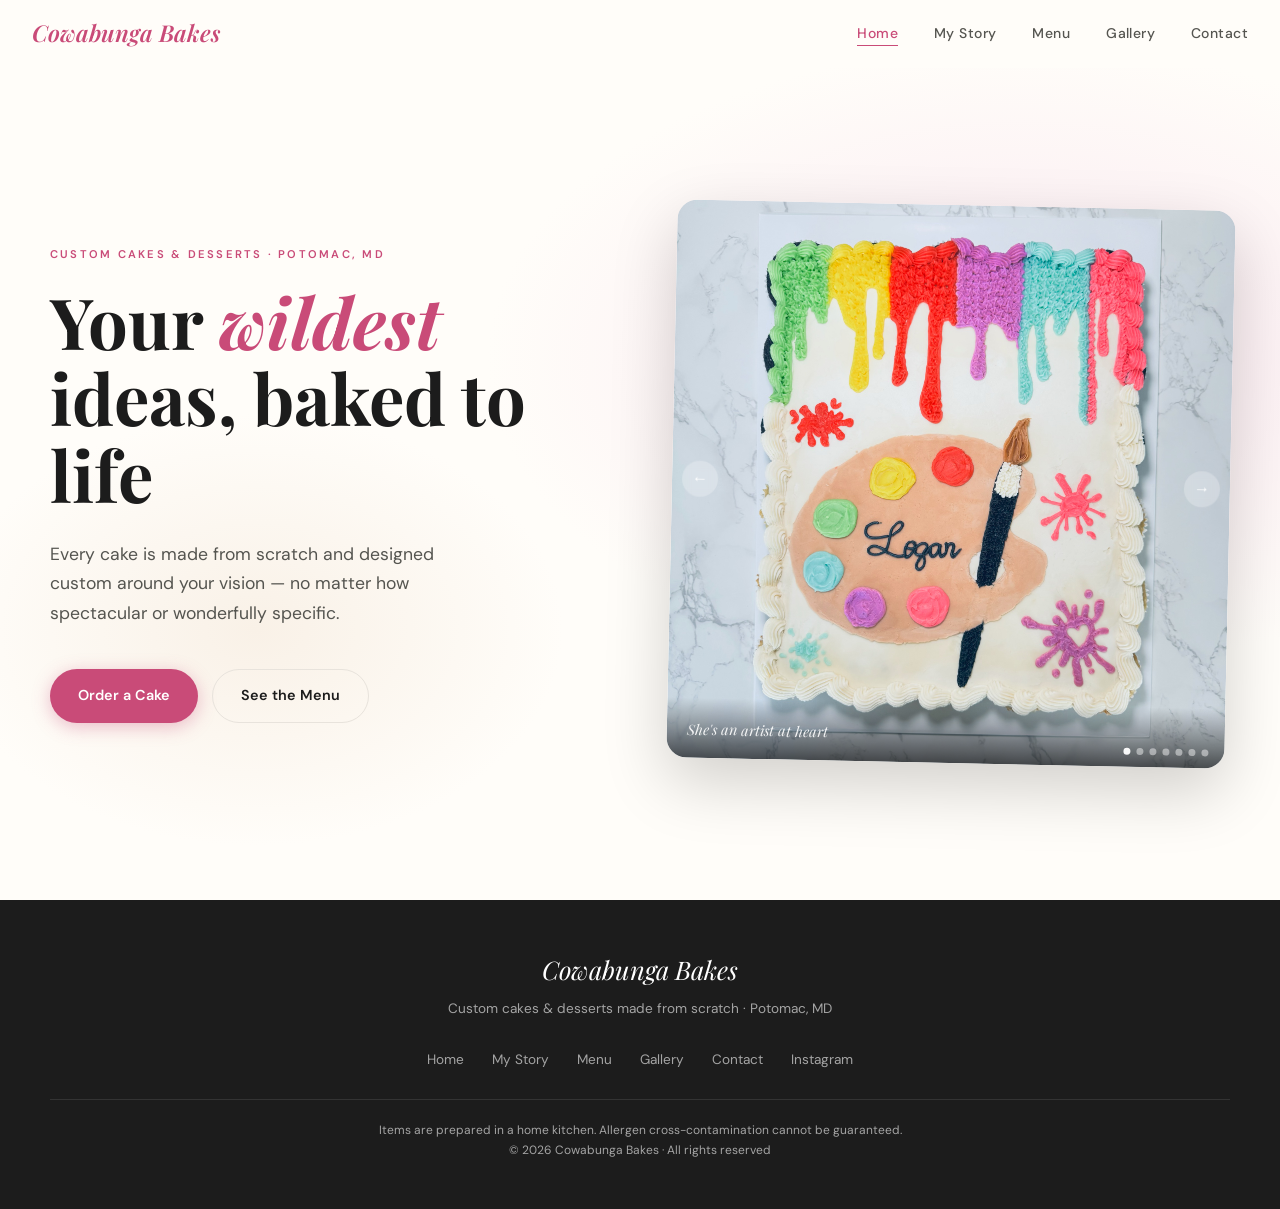
==== docs/index.html @ 59ca70fe "Clean up warnings" ====
<!DOCTYPE html>
<html lang="en">
<head>
  <meta charset="UTF-8">
  <meta name="viewport" content="width=device-width, initial-scale=1.0">
  <title>Cowabunga Bakes — Custom Cakes & Desserts in Potomac, MD</title>
  <meta name="description" content="Custom cakes, cupcakes, sugar cookies & more — made from scratch, peanut-free, and designed around your wildest ideas. Pickup in Potomac, MD.">
  <link rel="preconnect" href="https://fonts.googleapis.com">
  <link rel="preconnect" href="https://fonts.gstatic.com" crossorigin>
  <link href="https://fonts.googleapis.com/css2?family=Playfair+Display:ital,wght@0,400;0,600;0,700;1,400;1,600&family=DM+Sans:opsz,wght@9..40,300;9..40,400;9..40,500;9..40,600&display=swap" rel="stylesheet">
  <link rel="stylesheet" href="styles.css">
  <style>
    /* ── Hero ── */
    #home {
      min-height: 100svh;
      display: flex;
      align-items: center;
      padding-top: var(--nav-h);
      padding-left: 24px;
      padding-right: 24px;
      overflow: hidden;
      position: relative;
    }

    .hero-bg {
      position: absolute;
      inset: 0;
      background:
        radial-gradient(ellipse 60% 50% at 80% 40%, var(--rose-light) 0%, transparent 70%),
        radial-gradient(ellipse 40% 40% at 20% 70%, var(--gold-light) 0%, transparent 60%);
      pointer-events: none;
    }

    .hero-inner {
      position: relative;
      max-width: var(--max-w);
      margin: 0 auto;
      width: 100%;
      display: grid;
      grid-template-columns: 1fr 1fr;
      align-items: center;
      gap: 64px;
      padding: 80px 0;
    }

    .hero-eyebrow {
      font-size: 0.7rem;
      font-weight: 600;
      letter-spacing: 0.2em;
      text-transform: uppercase;
      color: var(--rose);
      margin-bottom: 20px;
    }

    .hero-title {
      font-family: var(--font-serif), serif;
      font-size: clamp(2.8rem, 5.5vw, 5rem);
      font-weight: 700;
      line-height: 1.08;
      color: var(--ink);
      margin-bottom: 28px;
    }

    .hero-title em {
      font-style: italic;
      color: var(--rose);
    }

    .hero-sub {
      font-size: 1.1rem;
      color: var(--ink-soft);
      max-width: 420px;
      margin-bottom: 40px;
      line-height: 1.7;
    }

    .hero-actions {
      display: flex;
      gap: 14px;
      flex-wrap: wrap;
    }

    .hero-visual {
      display: flex;
      flex-direction: column;
      gap: 16px;
      position: relative;
    }

    /* Hero carousel */
    .hero-carousel {
      position: relative;
      border-radius: 20px;
      overflow: hidden;
      box-shadow: 0 24px 64px rgba(0,0,0,0.18);
      transform: rotate(1.2deg);
      transition: transform 0.4s ease;
      aspect-ratio: 1 / 1;
    }

    .hero-carousel:hover { transform: rotate(0deg) scale(1.01); }

    .carousel-slide {
      position: absolute;
      inset: 0;
      opacity: 0;
      pointer-events: none;
      transition: opacity 0.8s ease;
    }

    .carousel-slide.active { opacity: 1; pointer-events: auto; }

    .carousel-slide img {
      width: 100%;
      height: 100%;
      object-fit: cover;
      display: block;
    }

    .hero-photo-caption {
      position: absolute;
      bottom: 0; left: 0; right: 0;
      padding: 20px 20px 16px;
      background: linear-gradient(to top, rgba(0,0,0,0.65) 0%, transparent 100%);
      font-family: var(--font-serif), serif;
      font-style: italic;
      font-size: 0.9rem;
      color: rgba(255,255,255,0.9);
    }

    .carousel-dots {
      position: absolute;
      bottom: 12px;
      right: 16px;
      display: flex;
      gap: 6px;
    }

    .carousel-dots button {
      width: 7px;
      height: 7px;
      border-radius: 50%;
      border: none;
      background: rgba(255,255,255,0.45);
      cursor: pointer;
      padding: 0;
      transition: background 0.3s;
    }

    .carousel-dots button.active { background: rgba(255,255,255,0.95); }

    .carousel-arrow {
      position: absolute;
      top: 50%;
      transform: translateY(-50%);
      background: rgba(255,255,255,0.25);
      backdrop-filter: blur(4px);
      border: none;
      border-radius: 50%;
      width: 36px;
      height: 36px;
      display: flex;
      align-items: center;
      justify-content: center;
      cursor: pointer;
      color: #fff;
      font-size: 1rem;
      transition: background 0.2s;
      z-index: 2;
    }

    .carousel-arrow:hover { background: rgba(255,255,255,0.45); }
    .carousel-arrow.prev { left: 10px; }
    .carousel-arrow.next { right: 10px; }

    @media (max-width: 900px) {
      .hero-inner { grid-template-columns: 1fr; gap: 48px; padding: 60px 0; }
    }

    @media (max-width: 580px) {
      #home { padding-left: 20px; padding-right: 20px; }
      .hero-title { font-size: clamp(2.4rem, 8vw, 3.5rem); }
    }
  </style>
</head>
<body>

  <nav id="main-nav">
    <a href="/" class="nav-brand">Cowabunga Bakes</a>
    <ul class="nav-links">
      <li><a href="/" class="active">Home</a></li>
      <li><a href="/story">My Story</a></li>
      <li><a href="/menu">Menu</a></li>
      <li><a href="/gallery">Gallery</a></li>
      <li><a href="/contact">Contact</a></li>
    </ul>
    <button class="hamburger" id="hamburger" aria-label="Toggle menu">
      <span></span><span></span><span></span>
    </button>
  </nav>

  <div class="mobile-menu" id="mobile-menu">
    <a href="/" class="active">Home</a>
    <a href="/story">My Story</a>
    <a href="/menu">Menu</a>
    <a href="/gallery">Gallery</a>
    <a href="/contact">Contact</a>
  </div>

  <section id="home">
    <div class="hero-bg"></div>
    <div class="hero-inner">
      <div class="hero-text">
        <p class="hero-eyebrow">Custom Cakes &amp; Desserts · Potomac, MD</p>
        <h1 class="hero-title">Your <em>wildest</em> ideas, baked to life</h1>
        <p class="hero-sub">Every cake is made from scratch and designed custom around your vision — no matter how spectacular or wonderfully specific.</p>
        <div class="hero-actions">
          <a href="/contact" class="btn btn-primary">Order a Cake</a>
          <a href="/menu" class="btn btn-secondary">See the Menu</a>
        </div>
      </div>

      <div class="hero-visual fade-in fade-in-delay-1">
        <div class="hero-carousel" id="heroCarousel">

          <div class="carousel-slide active">
            <a href="https://www.instagram.com/p/DWEH0q8lnyI/" target="_blank" rel="noopener">
              <img src="photos/art_palette_birthday_cake.jpg" alt="Art palette birthday cake">
            </a>
            <div class="hero-photo-caption">She's an artist at heart</div>
          </div>

          <div class="carousel-slide">
            <a href="https://www.instagram.com/p/DLXvuZgReXu/" target="_blank" rel="noopener">
              <img src="photos/coffee_cup_birthday_cake.jpg" alt="Coffee cup birthday cake">
            </a>
            <div class="hero-photo-caption">We have a one year-old, we just need coffee!</div>
          </div>

          <div class="carousel-slide">
            <a href="https://www.instagram.com/p/DVyZTtmloiF/" target="_blank" rel="noopener">
              <img src="photos/chess_birthday_cake.jpg" alt="Chess birthday cake">
            </a>
            <div class="hero-photo-caption">Chess, video games, and 6-7</div>
          </div>

          <div class="carousel-slide">
            <a href="https://www.instagram.com/p/DRaZW_hkQWy/" target="_blank" rel="noopener">
              <img src="photos/blues_brothers_birthday_cake.jpg" alt="Blues Brothers birthday cake">
            </a>
            <div class="hero-photo-caption">I'm a soul man</div>
          </div>

          <div class="carousel-slide">
            <a href="https://www.instagram.com/p/DNMYO_8NpLB/" target="_blank" rel="noopener">
              <img src="photos/fashion_legs_green_cake.jpg" alt="Fashion birthday cake">
            </a>
            <div class="hero-photo-caption">Fashion blog</div>
          </div>

          <div class="carousel-slide">
            <a href="https://www.instagram.com/p/DO4L_BbkU5k/" target="_blank" rel="noopener">
              <img src="photos/smiley_checkered_birthday_cake.jpg" alt="Smiley checkered birthday cake">
            </a>
            <div class="hero-photo-caption">Smile emojis, pink, and punk</div>
          </div>

          <div class="carousel-slide">
            <a href="https://www.instagram.com/p/DTX2EBREQuT/" target="_blank" rel="noopener">
              <img src="photos/circus_elephant_birthday_cake.jpg" alt="Circus elephant birthday cake">
            </a>
            <div class="hero-photo-caption">Old timey circus</div>
          </div>


          <button class="carousel-arrow prev" id="carouselPrev" aria-label="Previous photo">&#8592;</button>
          <button class="carousel-arrow next" id="carouselNext" aria-label="Next photo">&#8594;</button>
          <div class="carousel-dots" id="carouselDots"></div>
        </div>
      </div>
    </div>
  </section>

  <footer>
    <div class="footer-inner">
      <div class="footer-brand">Cowabunga Bakes</div>
      <p class="footer-tagline">Custom cakes &amp; desserts made from scratch · Potomac, MD</p>
      <div class="footer-links">
        <a href="/">Home</a>
        <a href="/story">My Story</a>
        <a href="/menu">Menu</a>
        <a href="/gallery">Gallery</a>
        <a href="/contact">Contact</a>
        <a href="https://www.instagram.com/cowabunga_bakes/" target="_blank" rel="noopener">Instagram</a>
      </div>
      <div class="footer-legal">
        <p>Items are prepared in a home kitchen. Allergen cross-contamination cannot be guaranteed.</p>
        <p>&copy; 2026 Cowabunga Bakes · All rights reserved</p>
      </div>
    </div>
  </footer>

  <script src="nav.js"></script>
  <script>
    document.querySelectorAll('.fade-in').forEach(el => {
      new IntersectionObserver((entries, obs) => {
        entries.forEach(e => { if (e.isIntersecting) { e.target.classList.add('visible'); obs.unobserve(e.target); } });
      }, { threshold: 0.1 }).observe(el);
    });

    // Hero carousel
    const slides = document.querySelectorAll('#heroCarousel .carousel-slide');
    const dotsContainer = document.getElementById('carouselDots');
    let current = 0;

    slides.forEach((_, i) => {
      const btn = document.createElement('button');
      btn.setAttribute('aria-label', `Photo ${i + 1}`);
      if (i === 0) btn.classList.add('active');
      btn.addEventListener('click', () => goTo(i));
      dotsContainer.appendChild(btn);
    });

    function goTo(n) {
      slides[current].classList.remove('active');
      dotsContainer.children[current].classList.remove('active');
      current = (n + slides.length) % slides.length;
      slides[current].classList.add('active');
      dotsContainer.children[current].classList.add('active');
    }

    document.getElementById('carouselPrev').addEventListener('click', () => goTo(current - 1));
    document.getElementById('carouselNext').addEventListener('click', () => goTo(current + 1));

    setInterval(() => goTo(current + 1), 6000);
  </script>
</body>
</html>
---- docs/styles.css ----
/* ── Reset & Base ── */
*, *::before, *::after { box-sizing: border-box; margin: 0; padding: 0; }

:root {
  --bg:        #FFFDF9;
  --surface:   #FFFFFF;
  --ink:       #1C1C1C;
  --ink-soft:  #555550;
  --rose:      #C94B78;
  --rose-light:#FAE8F0;
  --rose-mid:  #EDB8CE;
  --gold:      #B8884A;
  --gold-light:#F9F1E7;
  --border:    #E8E3DC;
  --radius:    14px;
  --nav-h:     68px;
  --max-w:     1180px;
  --font-serif: 'Playfair Display', Georgia, serif;
  --font-sans:  'DM Sans', system-ui, sans-serif;
  --transition: 0.3s cubic-bezier(0.4,0,0.2,1);
}

html { scroll-behavior: smooth; }

body {
  font-family: var(--font-sans);
  font-size: 16px;
  line-height: 1.65;
  color: var(--ink);
  background: var(--bg);
  -webkit-font-smoothing: antialiased;
}

img { display: block; width: 100%; }
a { color: inherit; text-decoration: none; }

/* ── Nav ── */
nav {
  position: fixed;
  top: 0; left: 0; right: 0;
  z-index: 100;
  height: var(--nav-h);
  display: flex;
  align-items: center;
  padding: 0 32px;
  background: rgba(255,253,249,0.88);
  backdrop-filter: blur(14px);
  -webkit-backdrop-filter: blur(14px);
  border-bottom: 1px solid transparent;
  transition: border-color var(--transition), box-shadow var(--transition);
}

nav.scrolled {
  border-bottom-color: var(--border);
  box-shadow: 0 2px 20px rgba(0,0,0,0.06);
}

.nav-brand {
  font-family: var(--font-serif);
  font-style: italic;
  font-size: 1.45rem;
  font-weight: 600;
  color: var(--rose);
  flex: 1;
  white-space: nowrap;
}

.nav-links {
  display: flex;
  gap: 36px;
  list-style: none;
}

.nav-links a {
  font-size: 0.875rem;
  font-weight: 500;
  letter-spacing: 0.03em;
  color: var(--ink-soft);
  position: relative;
  padding-bottom: 2px;
  transition: color var(--transition);
}

.nav-links a::after {
  content: '';
  position: absolute;
  bottom: -2px; left: 0; right: 100%;
  height: 1.5px;
  background: var(--rose);
  transition: right var(--transition);
}

.nav-links a:hover,
.nav-links a.active { color: var(--rose); }
.nav-links a:hover::after,
.nav-links a.active::after { right: 0; }

/* Hamburger */
.hamburger {
  display: none;
  flex-direction: column;
  gap: 5px;
  cursor: pointer;
  padding: 6px;
  border: none;
  background: none;
}
.hamburger span {
  display: block;
  width: 24px;
  height: 2px;
  background: var(--ink);
  border-radius: 2px;
  transition: var(--transition);
}
.hamburger.open span:nth-child(1) { transform: translateY(7px) rotate(45deg); }
.hamburger.open span:nth-child(2) { opacity: 0; }
.hamburger.open span:nth-child(3) { transform: translateY(-7px) rotate(-45deg); }

/* Mobile drawer */
.mobile-menu {
  display: none;
  position: fixed;
  top: var(--nav-h); left: 0; right: 0;
  z-index: 99;
  background: var(--surface);
  border-bottom: 1px solid var(--border);
  padding: 16px 0 24px;
  box-shadow: 0 8px 24px rgba(0,0,0,0.08);
}
.mobile-menu.open { display: block; }
.mobile-menu a {
  display: block;
  padding: 14px 32px;
  font-size: 1rem;
  font-weight: 500;
  color: var(--ink-soft);
  transition: color var(--transition), background var(--transition);
}
.mobile-menu a:hover,
.mobile-menu a.active { color: var(--rose); background: var(--rose-light); }

/* ── Shared layout ── */
.section {
  padding-top: calc(var(--nav-h) + 72px);
  padding-bottom: 96px;
  padding-left: 24px;
  padding-right: 24px;
}

.container {
  max-width: var(--max-w);
  margin: 0 auto;
}

.section-label {
  font-family: var(--font-sans);
  font-size: 0.7rem;
  font-weight: 600;
  letter-spacing: 0.18em;
  text-transform: uppercase;
  color: var(--rose);
  margin-bottom: 12px;
}

.section-title {
  font-family: var(--font-serif);
  font-size: clamp(2rem, 4vw, 3rem);
  font-weight: 600;
  line-height: 1.15;
  color: var(--ink);
  margin-bottom: 20px;
}

.section-title em {
  font-style: italic;
  color: var(--rose);
}

/* ── Buttons ── */
.btn {
  display: inline-flex;
  align-items: center;
  gap: 8px;
  padding: 14px 28px;
  border-radius: 100px;
  font-family: var(--font-sans);
  font-size: 0.9rem;
  font-weight: 600;
  cursor: pointer;
  border: none;
  transition: var(--transition);
  white-space: nowrap;
}

.btn-primary {
  background: var(--rose);
  color: #fff;
  box-shadow: 0 4px 18px rgba(201,75,120,0.35);
}
.btn-primary:hover {
  background: #b33d68;
  box-shadow: 0 6px 24px rgba(201,75,120,0.45);
  transform: translateY(-1px);
}

.btn-secondary {
  background: transparent;
  color: var(--ink);
  border: 1.5px solid var(--border);
}
.btn-secondary:hover {
  border-color: var(--rose);
  color: var(--rose);
  transform: translateY(-1px);
}

/* ── Footer ── */
footer {
  background: var(--ink);
  color: rgba(255,255,255,0.6);
  padding: 48px 24px;
  text-align: center;
}

.footer-inner {
  max-width: var(--max-w);
  margin: 0 auto;
}

.footer-brand {
  font-family: var(--font-serif);
  font-style: italic;
  font-size: 1.6rem;
  color: #fff;
  margin-bottom: 8px;
}

.footer-tagline {
  font-size: 0.85rem;
  margin-bottom: 28px;
}

.footer-links {
  display: flex;
  justify-content: center;
  gap: 28px;
  margin-bottom: 28px;
  flex-wrap: wrap;
}

.footer-links a {
  font-size: 0.85rem;
  color: rgba(255,255,255,0.6);
  transition: color var(--transition);
}

.footer-links a:hover { color: var(--rose-mid); }

.footer-legal {
  font-size: 0.75rem;
  border-top: 1px solid rgba(255,255,255,0.1);
  padding-top: 20px;
  line-height: 1.7;
}

/* ── Scroll fade-in ── */
.fade-in {
  opacity: 0;
  transform: translateY(24px);
  transition: opacity 0.6s ease, transform 0.6s ease;
}
.fade-in.visible {
  opacity: 1;
  transform: none;
}
.fade-in-delay-1 { transition-delay: 0.1s; }
.fade-in-delay-2 { transition-delay: 0.2s; }
.fade-in-delay-3 { transition-delay: 0.3s; }

/* ── Responsive ── */
@media (max-width: 900px) {
  .nav-links { display: none; }
  .hamburger { display: flex; }
}

@media (max-width: 580px) {
  :root { --nav-h: 60px; }
  nav { padding: 0 20px; }
  .section {
    padding-top: calc(var(--nav-h) + 48px);
    padding-bottom: 64px;
    padding-left: 20px;
    padding-right: 20px;
  }
  .footer-links { gap: 16px; }
}
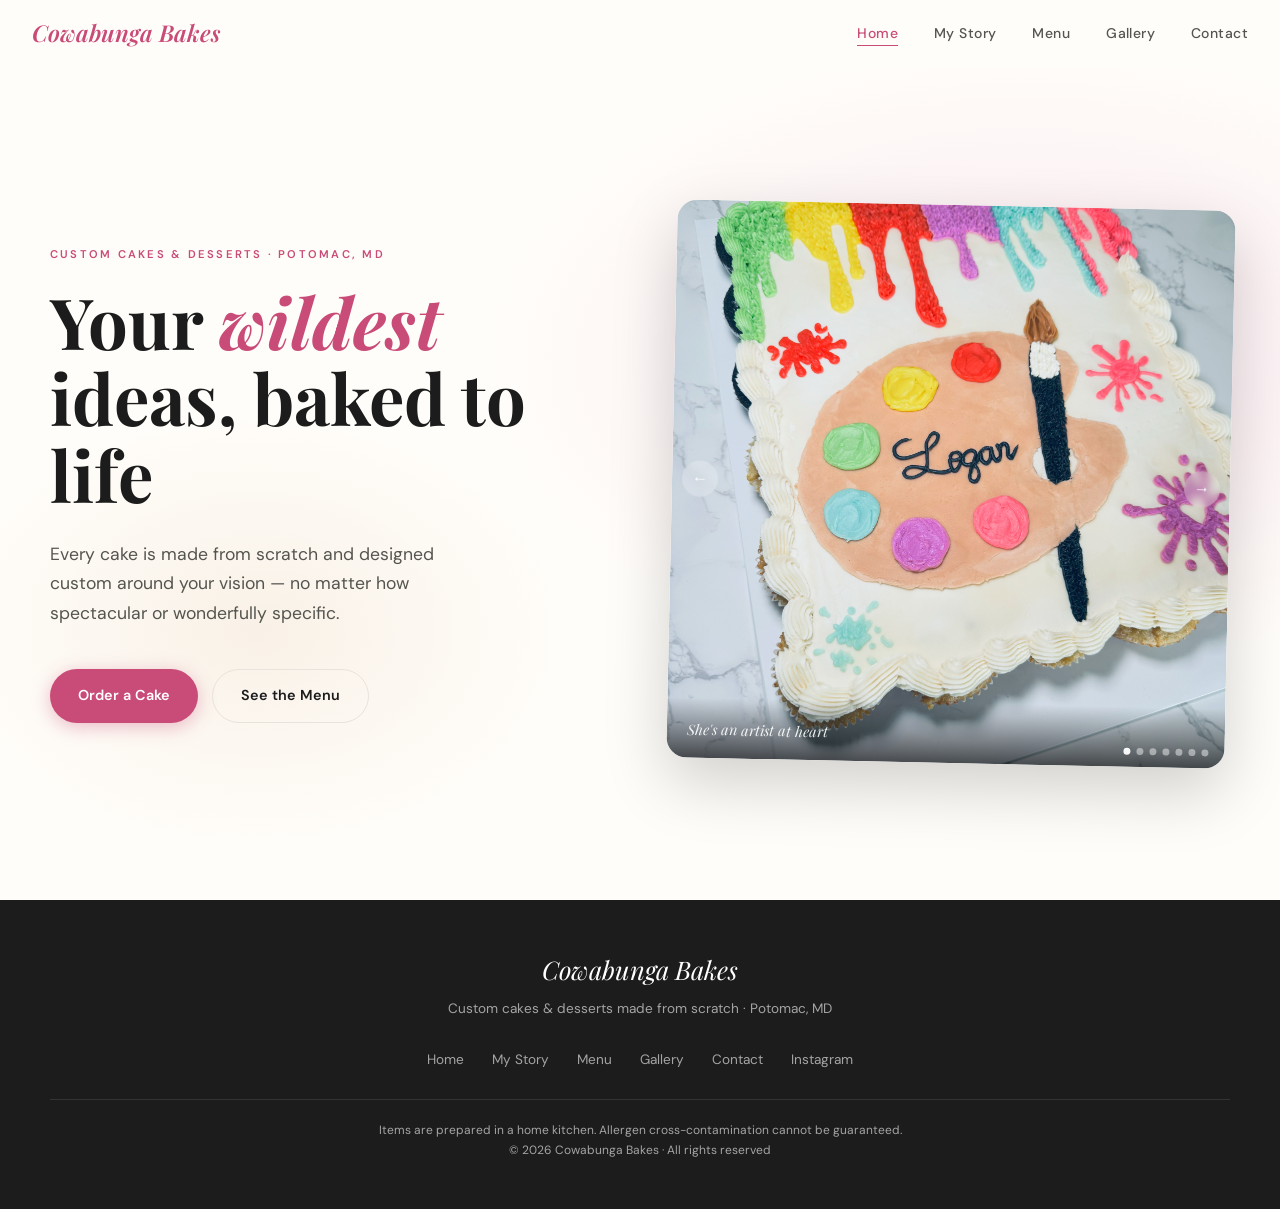
==== commit b03f22bf: "Major overhaul of the gallery" ====
--- a/docs/index.html
+++ b/docs/index.html
@@ -8,7 +8,7 @@
   <link rel="preconnect" href="https://fonts.googleapis.com">
   <link rel="preconnect" href="https://fonts.gstatic.com" crossorigin>
   <link href="https://fonts.googleapis.com/css2?family=Playfair+Display:ital,wght@0,400;0,600;0,700;1,400;1,600&family=DM+Sans:opsz,wght@9..40,300;9..40,400;9..40,500;9..40,600&display=swap" rel="stylesheet">
-  <link rel="stylesheet" href="styles.css">
+  <link rel="stylesheet" href="css/styles.css">
   <style>
     /* ── Hero ── */
     #home {
@@ -225,49 +225,49 @@
 
           <div class="carousel-slide active">
             <a href="https://www.instagram.com/p/DWEH0q8lnyI/" target="_blank" rel="noopener">
-              <img src="photos/art_palette_birthday_cake.jpg" alt="Art palette birthday cake">
+              <img src="photos/2026-03-14_art_palette_pull_apart.jpg" alt="Art palette birthday cake">
             </a>
             <div class="hero-photo-caption">She's an artist at heart</div>
           </div>
 
           <div class="carousel-slide">
             <a href="https://www.instagram.com/p/DLXvuZgReXu/" target="_blank" rel="noopener">
-              <img src="photos/coffee_cup_birthday_cake.jpg" alt="Coffee cup birthday cake">
+              <img src="photos/2025-06-24_coffee_bean_first_birthday_cake.jpg" alt="Coffee cup birthday cake">
             </a>
             <div class="hero-photo-caption">We have a one year-old, we just need coffee!</div>
           </div>
 
           <div class="carousel-slide">
             <a href="https://www.instagram.com/p/DVyZTtmloiF/" target="_blank" rel="noopener">
-              <img src="photos/chess_birthday_cake.jpg" alt="Chess birthday cake">
+              <img src="photos/2026-03-03_chess_birthday_cake.jpg" alt="Chess birthday cake">
             </a>
             <div class="hero-photo-caption">Chess, video games, and 6-7</div>
           </div>
 
           <div class="carousel-slide">
             <a href="https://www.instagram.com/p/DRaZW_hkQWy/" target="_blank" rel="noopener">
-              <img src="photos/blues_brothers_birthday_cake.jpg" alt="Blues Brothers birthday cake">
+              <img src="photos/2025-11-23_blues_brothers_pull_apart.jpg" alt="Blues Brothers birthday cake">
             </a>
             <div class="hero-photo-caption">I'm a soul man</div>
           </div>
 
           <div class="carousel-slide">
             <a href="https://www.instagram.com/p/DNMYO_8NpLB/" target="_blank" rel="noopener">
-              <img src="photos/fashion_legs_green_cake.jpg" alt="Fashion birthday cake">
+              <img src="photos/2025-08-10_fashion_legs_green_cake.jpg" alt="Fashion birthday cake">
             </a>
             <div class="hero-photo-caption">Fashion blog</div>
           </div>
 
           <div class="carousel-slide">
             <a href="https://www.instagram.com/p/DO4L_BbkU5k/" target="_blank" rel="noopener">
-              <img src="photos/smiley_checkered_birthday_cake.jpg" alt="Smiley checkered birthday cake">
+              <img src="photos/2025-09-20_smiley_checkered_birthday_cake.jpg" alt="Smiley checkered birthday cake">
             </a>
             <div class="hero-photo-caption">Smile emojis, pink, and punk</div>
           </div>
 
           <div class="carousel-slide">
             <a href="https://www.instagram.com/p/DTX2EBREQuT/" target="_blank" rel="noopener">
-              <img src="photos/circus_elephant_birthday_cake.jpg" alt="Circus elephant birthday cake">
+              <img src="photos/2026-01-11_circus_elephant_birthday_cake.jpg" alt="Circus elephant birthday cake">
             </a>
             <div class="hero-photo-caption">Old timey circus</div>
           </div>
@@ -300,7 +300,7 @@
     </div>
   </footer>
 
-  <script src="nav.js"></script>
+  <script src="js/nav.js"></script>
   <script>
     document.querySelectorAll('.fade-in').forEach(el => {
       new IntersectionObserver((entries, obs) => {
@@ -329,10 +329,15 @@
       dotsContainer.children[current].classList.add('active');
     }
 
-    document.getElementById('carouselPrev').addEventListener('click', () => goTo(current - 1));
-    document.getElementById('carouselNext').addEventListener('click', () => goTo(current + 1));
-
-    setInterval(() => goTo(current + 1), 6000);
+    let autoplay = setInterval(() => goTo(current + 1), 6000);
+
+    function resetAutoplay() {
+      clearInterval(autoplay);
+      autoplay = setInterval(() => goTo(current + 1), 6000);
+    }
+
+    document.getElementById('carouselPrev').addEventListener('click', () => { goTo(current - 1); resetAutoplay(); });
+    document.getElementById('carouselNext').addEventListener('click', () => { goTo(current + 1); resetAutoplay(); });
   </script>
 </body>
 </html>
--- a/docs/css/styles.css
+++ b/docs/css/styles.css
@@ -0,0 +1,297 @@
+/* ── Reset & Base ── */
+*, *::before, *::after { box-sizing: border-box; margin: 0; padding: 0; }
+
+:root {
+  --bg:        #FFFDF9;
+  --surface:   #FFFFFF;
+  --ink:       #1C1C1C;
+  --ink-soft:  #555550;
+  --rose:      #C94B78;
+  --rose-light:#FAE8F0;
+  --rose-mid:  #EDB8CE;
+  --gold:      #B8884A;
+  --gold-light:#F9F1E7;
+  --border:    #E8E3DC;
+  --radius:    14px;
+  --nav-h:     68px;
+  --max-w:     1180px;
+  --font-serif: 'Playfair Display', Georgia, serif;
+  --font-sans:  'DM Sans', system-ui, sans-serif;
+  --transition: 0.3s cubic-bezier(0.4,0,0.2,1);
+}
+
+html { scroll-behavior: smooth; }
+
+body {
+  font-family: var(--font-sans);
+  font-size: 16px;
+  line-height: 1.65;
+  color: var(--ink);
+  background: var(--bg);
+  -webkit-font-smoothing: antialiased;
+}
+
+img { display: block; width: 100%; }
+a { color: inherit; text-decoration: none; }
+
+/* ── Nav ── */
+nav {
+  position: fixed;
+  top: 0; left: 0; right: 0;
+  z-index: 100;
+  height: var(--nav-h);
+  display: flex;
+  align-items: center;
+  padding: 0 32px;
+  background: rgba(255,253,249,0.88);
+  backdrop-filter: blur(14px);
+  -webkit-backdrop-filter: blur(14px);
+  border-bottom: 1px solid transparent;
+  transition: border-color var(--transition), box-shadow var(--transition);
+}
+
+nav.scrolled {
+  border-bottom-color: var(--border);
+  box-shadow: 0 2px 20px rgba(0,0,0,0.06);
+}
+
+.nav-brand {
+  font-family: var(--font-serif);
+  font-style: italic;
+  font-size: 1.45rem;
+  font-weight: 600;
+  color: var(--rose);
+  flex: 1;
+  white-space: nowrap;
+}
+
+.nav-links {
+  display: flex;
+  gap: 36px;
+  list-style: none;
+}
+
+.nav-links a {
+  font-size: 0.875rem;
+  font-weight: 500;
+  letter-spacing: 0.03em;
+  color: var(--ink-soft);
+  position: relative;
+  padding-bottom: 2px;
+  transition: color var(--transition);
+}
+
+.nav-links a::after {
+  content: '';
+  position: absolute;
+  bottom: -2px; left: 0; right: 100%;
+  height: 1.5px;
+  background: var(--rose);
+  transition: right var(--transition);
+}
+
+.nav-links a:hover,
+.nav-links a.active { color: var(--rose); }
+.nav-links a:hover::after,
+.nav-links a.active::after { right: 0; }
+
+/* Hamburger */
+.hamburger {
+  display: none;
+  flex-direction: column;
+  gap: 5px;
+  cursor: pointer;
+  padding: 6px;
+  border: none;
+  background: none;
+}
+.hamburger span {
+  display: block;
+  width: 24px;
+  height: 2px;
+  background: var(--ink);
+  border-radius: 2px;
+  transition: var(--transition);
+}
+.hamburger.open span:nth-child(1) { transform: translateY(7px) rotate(45deg); }
+.hamburger.open span:nth-child(2) { opacity: 0; }
+.hamburger.open span:nth-child(3) { transform: translateY(-7px) rotate(-45deg); }
+
+/* Mobile drawer */
+.mobile-menu {
+  display: none;
+  position: fixed;
+  top: var(--nav-h); left: 0; right: 0;
+  z-index: 99;
+  background: var(--surface);
+  border-bottom: 1px solid var(--border);
+  padding: 16px 0 24px;
+  box-shadow: 0 8px 24px rgba(0,0,0,0.08);
+}
+.mobile-menu.open { display: block; }
+.mobile-menu a {
+  display: block;
+  padding: 14px 32px;
+  font-size: 1rem;
+  font-weight: 500;
+  color: var(--ink-soft);
+  transition: color var(--transition), background var(--transition);
+}
+.mobile-menu a:hover,
+.mobile-menu a.active { color: var(--rose); background: var(--rose-light); }
+
+/* ── Shared layout ── */
+.section {
+  padding-top: calc(var(--nav-h) + 72px);
+  padding-bottom: 96px;
+  padding-left: 24px;
+  padding-right: 24px;
+}
+
+.container {
+  max-width: var(--max-w);
+  margin: 0 auto;
+}
+
+.section-label {
+  font-family: var(--font-sans);
+  font-size: 0.7rem;
+  font-weight: 600;
+  letter-spacing: 0.18em;
+  text-transform: uppercase;
+  color: var(--rose);
+  margin-bottom: 12px;
+}
+
+.section-title {
+  font-family: var(--font-serif);
+  font-size: clamp(2rem, 4vw, 3rem);
+  font-weight: 600;
+  line-height: 1.15;
+  color: var(--ink);
+  margin-bottom: 20px;
+}
+
+.section-title em {
+  font-style: italic;
+  color: var(--rose);
+}
+
+/* ── Buttons ── */
+.btn {
+  display: inline-flex;
+  align-items: center;
+  gap: 8px;
+  padding: 14px 28px;
+  border-radius: 100px;
+  font-family: var(--font-sans);
+  font-size: 0.9rem;
+  font-weight: 600;
+  cursor: pointer;
+  border: none;
+  transition: var(--transition);
+  white-space: nowrap;
+}
+
+.btn-primary {
+  background: var(--rose);
+  color: #fff;
+  box-shadow: 0 4px 18px rgba(201,75,120,0.35);
+}
+.btn-primary:hover {
+  background: #b33d68;
+  box-shadow: 0 6px 24px rgba(201,75,120,0.45);
+  transform: translateY(-1px);
+}
+
+.btn-secondary {
+  background: transparent;
+  color: var(--ink);
+  border: 1.5px solid var(--border);
+}
+.btn-secondary:hover {
+  border-color: var(--rose);
+  color: var(--rose);
+  transform: translateY(-1px);
+}
+
+/* ── Footer ── */
+footer {
+  background: var(--ink);
+  color: rgba(255,255,255,0.6);
+  padding: 48px 24px;
+  text-align: center;
+}
+
+.footer-inner {
+  max-width: var(--max-w);
+  margin: 0 auto;
+}
+
+.footer-brand {
+  font-family: var(--font-serif);
+  font-style: italic;
+  font-size: 1.6rem;
+  color: #fff;
+  margin-bottom: 8px;
+}
+
+.footer-tagline {
+  font-size: 0.85rem;
+  margin-bottom: 28px;
+}
+
+.footer-links {
+  display: flex;
+  justify-content: center;
+  gap: 28px;
+  margin-bottom: 28px;
+  flex-wrap: wrap;
+}
+
+.footer-links a {
+  font-size: 0.85rem;
+  color: rgba(255,255,255,0.6);
+  transition: color var(--transition);
+}
+
+.footer-links a:hover { color: var(--rose-mid); }
+
+.footer-legal {
+  font-size: 0.75rem;
+  border-top: 1px solid rgba(255,255,255,0.1);
+  padding-top: 20px;
+  line-height: 1.7;
+}
+
+/* ── Scroll fade-in ── */
+.fade-in {
+  opacity: 0;
+  transform: translateY(24px);
+  transition: opacity 0.6s ease, transform 0.6s ease;
+}
+.fade-in.visible {
+  opacity: 1;
+  transform: none;
+}
+.fade-in-delay-1 { transition-delay: 0.1s; }
+.fade-in-delay-2 { transition-delay: 0.2s; }
+.fade-in-delay-3 { transition-delay: 0.3s; }
+
+/* ── Responsive ── */
+@media (max-width: 900px) {
+  .nav-links { display: none; }
+  .hamburger { display: flex; }
+}
+
+@media (max-width: 580px) {
+  :root { --nav-h: 60px; }
+  nav { padding: 0 20px; }
+  .section {
+    padding-top: calc(var(--nav-h) + 48px);
+    padding-bottom: 64px;
+    padding-left: 20px;
+    padding-right: 20px;
+  }
+  .footer-links { gap: 16px; }
+}
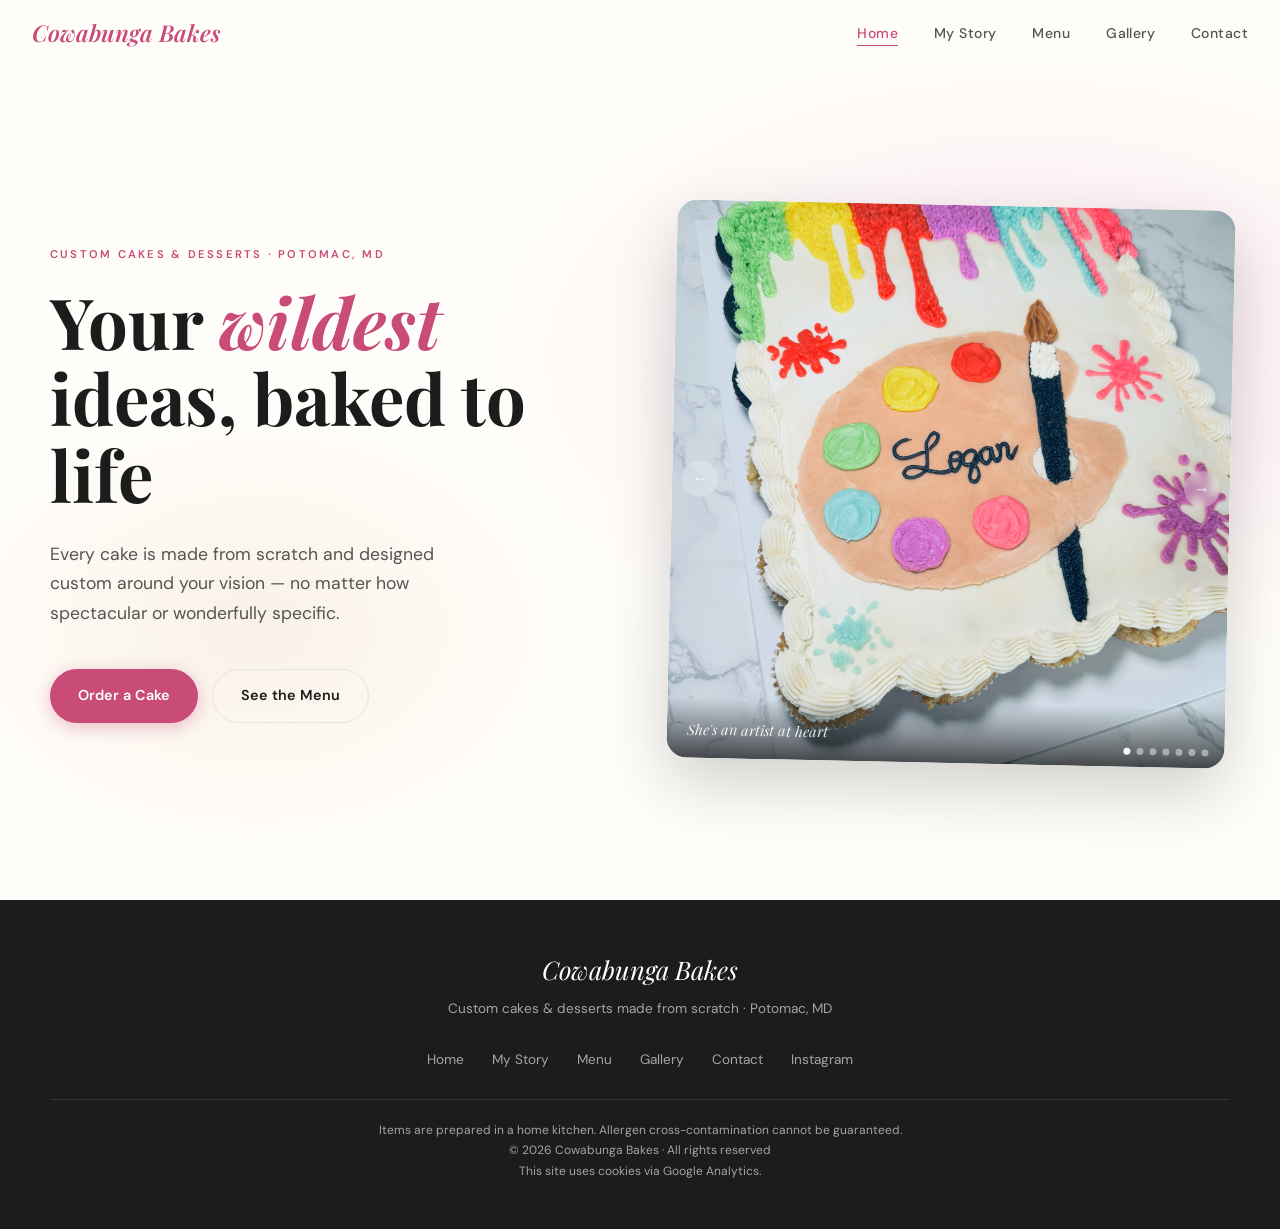
==== commit b10660fe: "Added Google Analytics; cookie disclosure; photos in menu" ====
--- a/docs/index.html
+++ b/docs/index.html
@@ -1,6 +1,14 @@
 <!DOCTYPE html>
 <html lang="en">
 <head>
+  <!-- Google tag (gtag.js) -->
+  <script async src="https://www.googletagmanager.com/gtag/js?id=G-ZT3Q25N7N7"></script>
+  <script>
+    window.dataLayer = window.dataLayer || [];
+    function gtag(){dataLayer.push(arguments);}
+    gtag('js', new Date());
+    gtag('config', 'G-ZT3Q25N7N7');
+  </script>
   <meta charset="UTF-8">
   <meta name="viewport" content="width=device-width, initial-scale=1.0">
   <title>Cowabunga Bakes — Custom Cakes & Desserts in Potomac, MD</title>
@@ -232,21 +240,21 @@
 
           <div class="carousel-slide">
             <a href="https://www.instagram.com/p/DLXvuZgReXu/" target="_blank" rel="noopener">
-              <img src="photos/2025-06-24_coffee_bean_first_birthday_cake.jpg" alt="Coffee cup birthday cake">
+              <img src="photos/2025-06-21_coffee_sweet_bean.jpg" alt="Coffee cup birthday cake">
             </a>
             <div class="hero-photo-caption">We have a one year-old, we just need coffee!</div>
           </div>
 
           <div class="carousel-slide">
             <a href="https://www.instagram.com/p/DVyZTtmloiF/" target="_blank" rel="noopener">
-              <img src="photos/2026-03-03_chess_birthday_cake.jpg" alt="Chess birthday cake">
+              <img src="photos/2026-03-04_jacks_level_up_67.jpg" alt="Chess birthday cake">
             </a>
             <div class="hero-photo-caption">Chess, video games, and 6-7</div>
           </div>
 
           <div class="carousel-slide">
             <a href="https://www.instagram.com/p/DRaZW_hkQWy/" target="_blank" rel="noopener">
-              <img src="photos/2025-11-23_blues_brothers_pull_apart.jpg" alt="Blues Brothers birthday cake">
+              <img src="photos/2025-11-21_blues_brothers.jpg" alt="Blues Brothers birthday cake">
             </a>
             <div class="hero-photo-caption">I'm a soul man</div>
           </div>
@@ -267,7 +275,7 @@
 
           <div class="carousel-slide">
             <a href="https://www.instagram.com/p/DTX2EBREQuT/" target="_blank" rel="noopener">
-              <img src="photos/2026-01-11_circus_elephant_birthday_cake.jpg" alt="Circus elephant birthday cake">
+              <img src="photos/2026-01-10_circus_for_jonah.jpg" alt="Circus elephant birthday cake">
             </a>
             <div class="hero-photo-caption">Old timey circus</div>
           </div>
@@ -296,6 +304,7 @@
       <div class="footer-legal">
         <p>Items are prepared in a home kitchen. Allergen cross-contamination cannot be guaranteed.</p>
         <p>&copy; 2026 Cowabunga Bakes · All rights reserved</p>
+        <p>This site uses cookies via Google Analytics.</p>
       </div>
     </div>
   </footer>
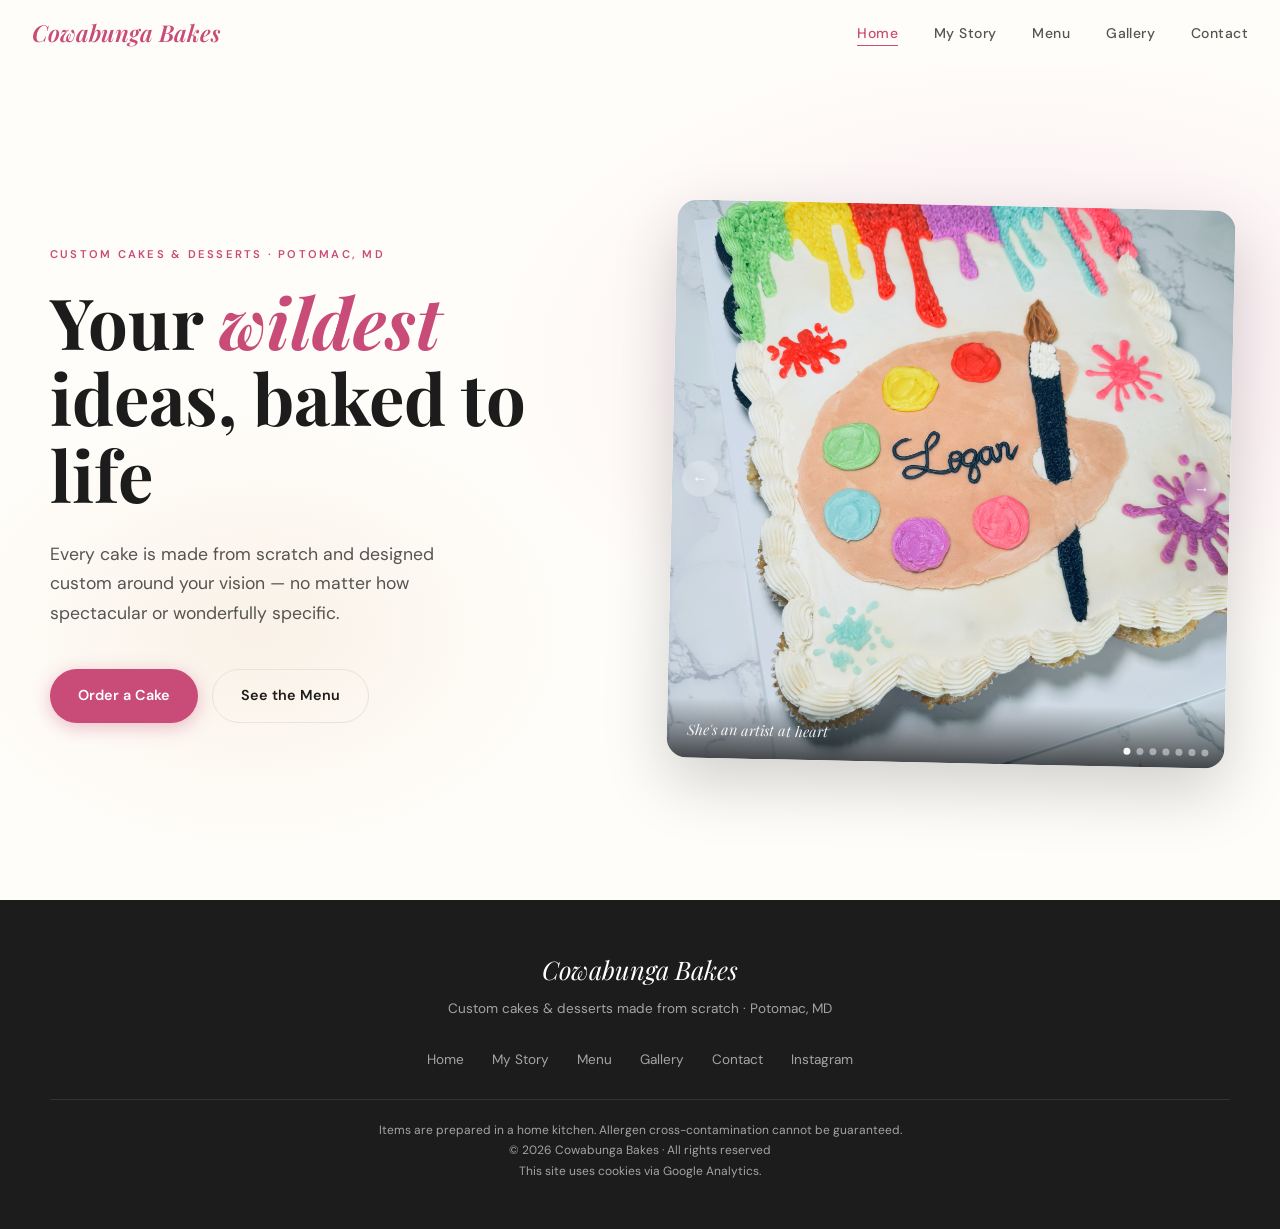
==== commit d91fbfe4: "Add /qr redirect for tracking QR code visits in Google Analytics /qr forwards to the home page with " ====
--- a/docs/index.html
+++ b/docs/index.html
@@ -7,12 +7,60 @@
     window.dataLayer = window.dataLayer || [];
     function gtag(){dataLayer.push(arguments);}
     gtag('js', new Date());
-    gtag('config', 'G-ZT3Q25N7N7');
+    // page_location is captured now, before the cleanup below, so Analytics
+    // still sees the UTM tags that attribute the visit (e.g. from /qr).
+    gtag('config', 'G-ZT3Q25N7N7', { page_location: location.href });
+
+    // Then drop utm_* from the address bar so visitors see a clean URL.
+    (function () {
+      var url = new URL(location.href);
+      var keys = Array.from(url.searchParams.keys()).filter(function (k) {
+        return k.indexOf('utm_') === 0;
+      });
+      if (!keys.length) return;
+      keys.forEach(function (k) { url.searchParams.delete(k); });
+      history.replaceState(null, '', url.pathname + url.search + url.hash);
+    })();
   </script>
   <meta charset="UTF-8">
+  <link rel="icon" type="image/svg+xml" href="/favicon.svg">
   <meta name="viewport" content="width=device-width, initial-scale=1.0">
   <title>Cowabunga Bakes — Custom Cakes & Desserts in Potomac, MD</title>
   <meta name="description" content="Custom cakes, cupcakes, sugar cookies & more — made from scratch, peanut-free, and designed around your wildest ideas. Pickup in Potomac, MD.">
+  <meta property="og:title" content="Cowabunga Bakes — Custom Cakes & Desserts in Potomac, MD">
+  <meta property="og:description" content="Custom cakes, cupcakes, sugar cookies & more — made from scratch, peanut-free, and designed around your wildest ideas. Pickup in Potomac, MD.">
+  <meta property="og:image" content="https://cowabungabakes.com/photos/2026-03-14_art_palette_pull_apart.jpg">
+  <meta property="og:url" content="https://cowabungabakes.com/">
+  <meta property="og:type" content="website">
+  <meta name="twitter:card" content="summary_large_image">
+  <script type="application/ld+json">
+  {
+    "@context": "https://schema.org",
+    "@type": "Bakery",
+    "@id": "https://cowabungabakes.com/#business",
+    "name": "Cowabunga Bakes",
+    "url": "https://cowabungabakes.com/",
+    "description": "Custom cakes, cupcakes, sugar cookies & more — made from scratch, peanut-free, and designed around your wildest ideas. Pickup in Potomac, MD.",
+    "image": "https://cowabungabakes.com/photos/2026-03-14_art_palette_pull_apart.jpg",
+    "address": {
+      "@type": "PostalAddress",
+      "addressLocality": "Potomac",
+      "addressRegion": "MD",
+      "addressCountry": "US"
+    },
+    "priceRange": "$$$",
+    "sameAs": [
+      "https://www.instagram.com/cowabunga_bakes/"
+    ],
+    "knowsAbout": [
+      "custom cakes",
+      "cupcake pull-apart cakes",
+      "cupcakes",
+      "cake pops",
+      "sugar cookies"
+    ]
+  }
+  </script>
   <link rel="preconnect" href="https://fonts.googleapis.com">
   <link rel="preconnect" href="https://fonts.gstatic.com" crossorigin>
   <link href="https://fonts.googleapis.com/css2?family=Playfair+Display:ital,wght@0,400;0,600;0,700;1,400;1,600&family=DM+Sans:opsz,wght@9..40,300;9..40,400;9..40,500;9..40,600&display=swap" rel="stylesheet">
